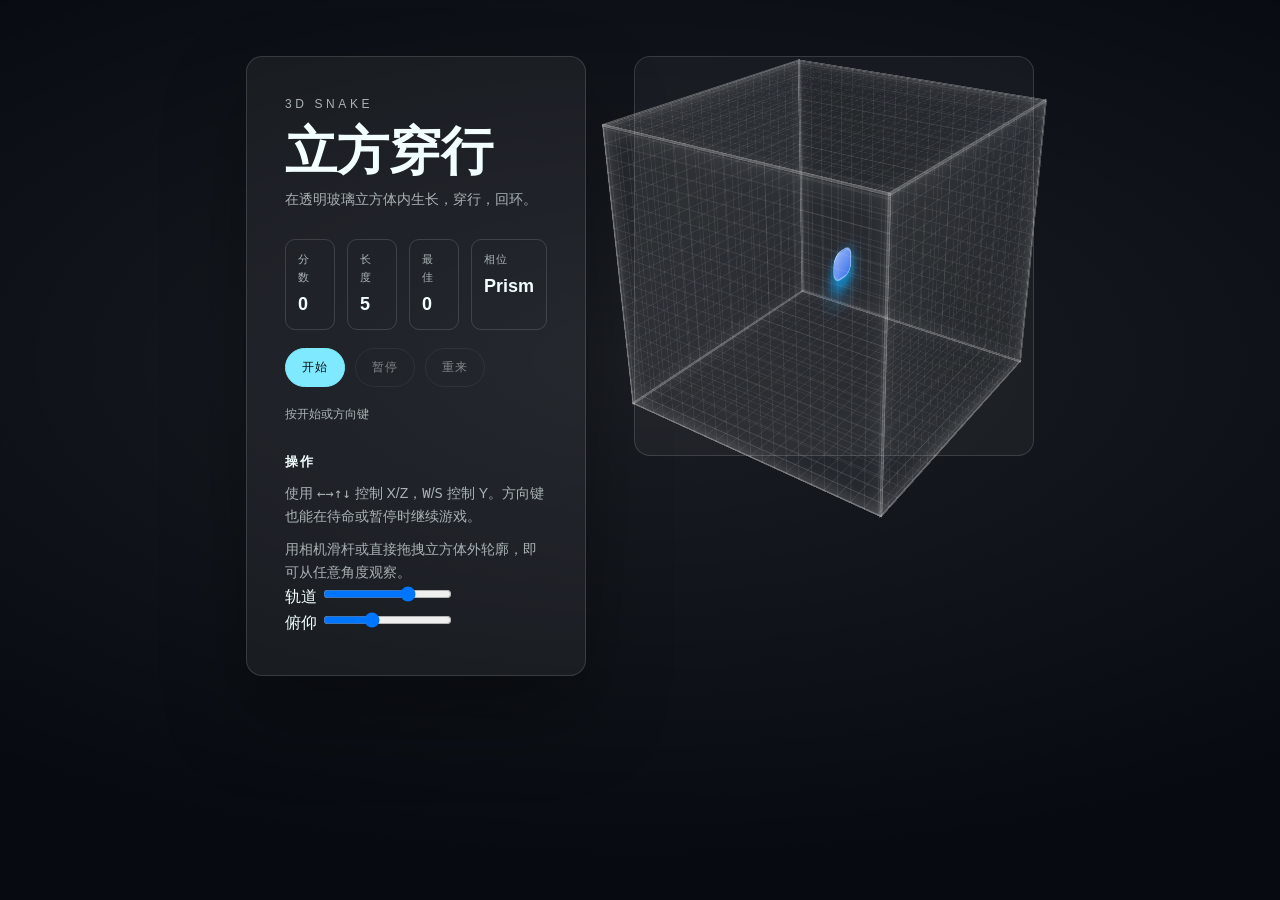
==== examples/cube-snake/index.html @ 35c749cf "feat: add translucent cube 3D snake example" ====
<!doctype html>
<html lang="zh-CN">
  <head>
    <meta charset="utf-8">
    <meta name="viewport" content="width=device-width, initial-scale=1">
    <meta name="description" content="Cube Snake — a lightweight creative 3D snake game in a translucent cube.">
    <title>Cube Snake</title>
    <link rel="stylesheet" href="./styles.css">
  </head>
  <body>
    <main class="site">
      <section class="panel">
        <header class="intro">
          <p class="eyebrow">3D Snake</p>
          <h1>立方穿行</h1>
          <p class="lede">在透明玻璃立方体内生长，穿行，回环。</p>
        </header>

        <div class="score">
          <div><span>分数</span><strong data-role="score">0</strong></div>
          <div><span>长度</span><strong data-role="length">5</strong></div>
          <div><span>最佳</span><strong data-role="best">0</strong></div>
          <div><span>相位</span><strong data-role="phase">Prism</strong></div>
        </div>

        <div class="actions">
          <button class="button primary" data-role="start">开始</button>
          <button class="button" data-role="pause">暂停</button>
          <button class="button" data-role="restart">重来</button>
        </div>

        <p class="status" data-role="status" aria-live="polite">待命</p>

        <section class="help">
          <h2>操作</h2>
          <p>使用 <kbd>←</kbd><kbd>→</kbd><kbd>↑</kbd><kbd>↓</kbd> 控制 X/Z，<kbd>W</kbd>/<kbd>S</kbd> 控制 Y。方向键也能在待命或暂停时继续游戏。</p>
          <p>用相机滑杆或直接拖拽立方体外轮廓，即可从任意角度观察。</p>
          <div class="camera">
            <label for="orbit">轨道</label>
            <input id="orbit" type="range" min="-160" max="160" step="1" value="56">
          </div>
          <div class="camera">
            <label for="pitch">俯仰</label>
            <input id="pitch" type="range" min="-80" max="80" step="1" value="-22">
          </div>
        </section>
      </section>

      <section class="stage-wrap">
        <div class="stage">
          <div class="cube">
            <div class="face front" aria-hidden="true"></div>
            <div class="face back" aria-hidden="true"></div>
            <div class="face left" aria-hidden="true"></div>
            <div class="face right" aria-hidden="true"></div>
            <div class="face top" aria-hidden="true"></div>
            <div class="face bottom" aria-hidden="true"></div>
            <div class="board" data-role="board">
              <div class="orb" data-role="orb" aria-hidden="true"></div>
            </div>
          </div>
        </div>
      </section>
    </main>
    <script type="module" src="./app.js"></script>
  </body>
</html>
---- examples/cube-snake/styles.css ----
:root {
  --cube-size: min(300px, 74vw);
  --half-size: calc(var(--cube-size) / 2);
  --cell-size: calc(var(--cube-size) / 9);
  --grid-size: 9;
  --body-size: calc(var(--cell-size) * 0.92);
  --paper: #070b11;
  --ink: #f2feff;
  --muted: rgba(242, 254, 255, 0.66);
  --line: rgba(242, 254, 255, 0.14);
  --accent: #7ee9ff;
  --head: #7ee9ff;
  --body: #0ea5e9;
  --orb: #5eead4;
}

* { box-sizing: border-box; }

body {
  margin: 0;
  background:
    radial-gradient(120% 80% at 50% 40%, rgba(255, 255, 255, 0.08), transparent 70%),
    var(--paper);
  color: var(--ink);
  font-family: "Noto Sans", "Helvetica Neue", Arial, sans-serif;
  line-height: 1.64;
}

.site {
  min-height: 100vh;
  padding: clamp(24px, 5vw, 56px);
  display: grid;
  grid-template-columns: minmax(0, 340px) minmax(0, 400px);
  align-items: start;
  gap: clamp(24px, 5vw, 48px);
  justify-content: center;
}

.panel {
  padding: clamp(22px, 3vw, 38px);
  border: 1px solid var(--line);
  border-radius: 16px;
  background: rgba(255, 255, 255, 0.05);
  box-shadow: 0 40px 80px rgba(0, 0, 0, 0.35);
}

.eyebrow {
  margin: 0 0 10px;
  color: var(--muted);
  font-size: 12px;
  letter-spacing: 0.3em;
  text-transform: uppercase;
}

h1 {
  margin: 0;
  color: var(--ink);
  font-family: "Songti SC", "Noto Serif", Georgia, serif;
  font-size: clamp(40px, 6vw, 52px);
  line-height: 1.02;
}

.lede,
.help p {
  margin: 10px 0 0;
  color: var(--muted);
  font-size: 14px;
}

.score {
  margin-top: 28px;
  display: grid;
  grid-template-columns: repeat(4, 1fr);
  gap: 12px;
}

.score > div {
  padding: 10px 12px;
  border: 1px solid var(--line);
  border-radius: 10px;
}

.score span {
  display: block;
  color: var(--muted);
  font-size: 11px;
  margin-bottom: 4px;
  letter-spacing: 0.12em;
  text-transform: uppercase;
}

.score strong {
  color: var(--ink);
  font-size: 18px;
}

.actions {
  margin-top: 18px;
  display: flex;
  gap: 10px;
  flex-wrap: wrap;
}

.button {
  padding: 10px 16px;
  border: 1px solid var(--line);
  border-radius: 999px;
  background: transparent;
  color: var(--ink);
  font-size: 12px;
  letter-spacing: 0.08em;
  cursor: pointer;
  transition: background-color 180ms ease, color 180ms ease, border-color 180ms ease;
}

.button:hover,
.button:focus-visible {
  background: var(--accent);
  border-color: var(--accent);
  color: #071017;
}

.button.primary {
  background: var(--accent);
  border-color: var(--accent);
  color: #071017;
}

.button.primary:hover,
.button.primary:focus-visible {
  background: transparent;
  border-color: var(--accent);
  color: var(--accent);
}

.button:disabled {
  opacity: 0.45;
  cursor: not-allowed;
}

.status {
  margin: 18px 0 0;
  color: var(--muted);
  font-size: 12px;
}

.help { margin-top: 26px; }

.help h2 {
  margin: 0 0 6px;
  font-size: 13px;
  letter-spacing: 0.14em;
  text-transform: uppercase;
}

.stage-wrap {
  border: 1px solid var(--line);
  border-radius: 16px;
  background: rgba(255, 255, 255, 0.04);
  padding: clamp(20px, 4vw, 32px);
  display: grid;
  justify-items: center;
}

.stage {
  inline-size: 100%;
  aspect-ratio: 1;
  perspective: 900px;
  perspective-origin: 50% 42%;
  display: grid;
  place-items: center;
}

.cube {
  position: relative;
  inline-size: var(--cube-size);
  aspect-ratio: 1;
  transform-style: preserve-3d;
  transform: rotateX(var(--pitch, -24deg)) rotateY(var(--orbit, 56deg));
}

.face {
  position: absolute;
  inset: 0;
  border: 1px solid rgba(255, 255, 255, 0.22);
  background:
    linear-gradient(135deg, rgba(255, 255, 255, 0.06), rgba(255, 255, 255, 0.02) 58%),
    repeating-linear-gradient(0deg, rgba(255, 255, 255, 0.08) 0 1px, transparent 1px 14px),
    repeating-linear-gradient(90deg, rgba(255, 255, 255, 0.08) 0 1px, transparent 1px 14px);
  box-shadow: inset 0 0 0 1px rgba(255, 255, 255, 0.08), inset 0 0 26px rgba(255, 255, 255, 0.12);
}

.front { transform: translateZ(calc(var(--half-size) - 2px)); }
.back { transform: rotateY(180deg) translateZ(calc(var(--half-size) - 2px)); }
.left { transform: rotateY(-90deg) translateZ(calc(var(--half-size) - 2px)); }
.right { transform: rotateY(90deg) translateZ(calc(var(--half-size) - 2px)); }
.top { transform: rotateX(90deg) translateZ(calc(var(--half-size) - 2px)); }
.bottom { transform: rotateX(-90deg) translateZ(calc(var(--half-size) - 2px)); }

.board {
  position: absolute;
  inset: 0;
  transform-style: preserve-3d;
}

.cell {
  position: absolute;
  left: 50%;
  top: 50%;
  width: var(--body-size);
  height: var(--body-size);
  border-radius: 12px;
  background:
    linear-gradient(145deg, rgba(255, 255, 255, 0.5), rgba(255, 255, 255, 0.1)),
    var(--body);
  border: 1px solid rgba(255, 255, 255, 0.18);
  box-shadow:
    0 0 0 1px rgba(255, 255, 255, 0.16),
    0 8px 18px rgba(0, 170, 255, 0.24),
    0 16px 34px rgba(0, 170, 255, 0.16);
  transform: translate(-50%, -50%) translate3d(
    calc((var(--x) - 4) * var(--cell-size)),
    calc((var(--y) - 4) * var(--cell-size)),
    calc((var(--z) - 4) * var(--cell-size)),
  );
  transition: transform 110ms ease;
}

.cell.head {
  background:
    linear-gradient(145deg, rgba(255, 255, 255, 0.58), rgba(255, 255, 255, 0.22)),
    var(--head);
  border-color: rgba(255, 255, 255, 0.28);
}

.orb {
  position: absolute;
  left: 50%;
  top: 50%;
  width: calc(var(--cell-size) * 0.6);
  height: calc(var(--cell-size) * 0.6);
  border-radius: 50%;
  background:
    radial-gradient(circle at 32% 34%, rgba(255, 255, 255, 0.72), transparent 68%),
    var(--orb);
  box-shadow: 0 5px 14px rgba(0, 0, 0, 0.42);
  transform: translate(-50%, -50%) translate3d(
    calc((var(--x) - 4) * var(--cell-size)),
    calc((var(--y) - 4) * var(--cell-size)),
    calc((var(--z) - 4) * var(--cell-size)),
  );
}

@media (max-width: 880px) {
  .site { grid-template-columns: minmax(0, 1fr); padding: 18px 16px 28px; }
  .panel { border-radius: 14px; }
  .stage-wrap { padding: 14px; }
}
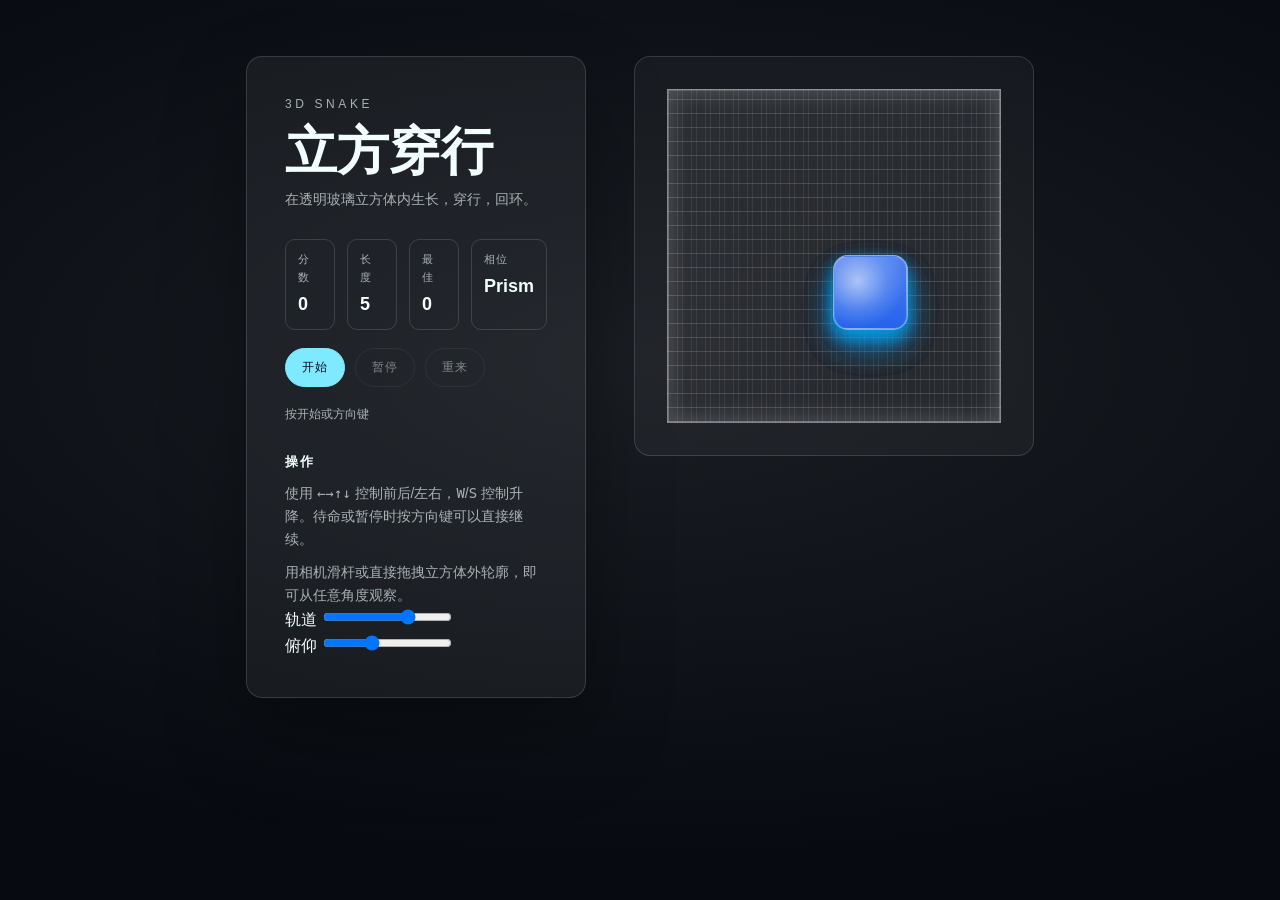
==== commit 69ddd929: "polish: make cube snake playable and snake-like" ====
--- a/examples/cube-snake/index.html
+++ b/examples/cube-snake/index.html
@@ -33,7 +33,7 @@
 
         <section class="help">
           <h2>操作</h2>
-          <p>使用 <kbd>←</kbd><kbd>→</kbd><kbd>↑</kbd><kbd>↓</kbd> 控制 X/Z，<kbd>W</kbd>/<kbd>S</kbd> 控制 Y。方向键也能在待命或暂停时继续游戏。</p>
+          <p>使用 <kbd>←</kbd><kbd>→</kbd><kbd>↑</kbd><kbd>↓</kbd> 控制前后/左右，<kbd>W</kbd>/<kbd>S</kbd> 控制升降。待命或暂停时按方向键可以直接继续。</p>
           <p>用相机滑杆或直接拖拽立方体外轮廓，即可从任意角度观察。</p>
           <div class="camera">
             <label for="orbit">轨道</label>
--- a/examples/cube-snake/styles.css
+++ b/examples/cube-snake/styles.css
@@ -1,9 +1,9 @@
 :root {
-  --cube-size: min(300px, 74vw);
+  --cube-size: min(340px, 76vw);
   --half-size: calc(var(--cube-size) / 2);
-  --cell-size: calc(var(--cube-size) / 9);
-  --grid-size: 9;
-  --body-size: calc(var(--cell-size) * 0.92);
+  --cell-size: calc(var(--cube-size) / 5);
+  --grid-size: 5;
+  --body-size: calc(var(--cell-size) * 1.08);
   --paper: #070b11;
   --ink: #f2feff;
   --muted: rgba(242, 254, 255, 0.66);
@@ -169,6 +169,10 @@
   perspective-origin: 50% 42%;
   display: grid;
   place-items: center;
+  cursor: grab;
+}
+
+.stage[data-dragging="true"] { cursor: grabbing; }
 }
 
 .cube {
@@ -209,9 +213,10 @@
   top: 50%;
   width: var(--body-size);
   height: var(--body-size);
-  border-radius: 12px;
-  background:
-    linear-gradient(145deg, rgba(255, 255, 255, 0.5), rgba(255, 255, 255, 0.1)),
+  border-radius: 14px;
+  background:
+    radial-gradient(circle at 32% 34%, rgba(255, 255, 255, 0.56) 0%, rgba(255, 255, 255, 0.14) 44%, transparent 70%),
+    linear-gradient(180deg, rgba(255, 255, 255, 0.2), transparent),
     var(--body);
   border: 1px solid rgba(255, 255, 255, 0.18);
   box-shadow:
@@ -228,10 +233,28 @@
 
 .cell.head {
   background:
-    linear-gradient(145deg, rgba(255, 255, 255, 0.58), rgba(255, 255, 255, 0.22)),
+    radial-gradient(circle at 34% 36%, rgba(255, 255, 255, 0.64), rgba(255, 255, 255, 0.16) 46%, transparent 68%),
+    linear-gradient(180deg, rgba(255, 255, 255, 0.24), transparent),
     var(--head);
   border-color: rgba(255, 255, 255, 0.28);
 }
+
+.cell.head::before,
+.cell.head::after {
+  content: "";
+  position: absolute;
+  inline-size: calc(var(--cell-size) * 0.18);
+  aspect-ratio: 1;
+  border-radius: 50%;
+  background:
+    radial-gradient(circle at 36% 34%, #fffdf8 12%, rgba(255, 253, 248, 0.6) 38%, transparent 72%);
+  box-shadow: 0 0 10px rgba(255, 253, 248, 0.36);
+  transform: translateZ(calc(var(--cell-size) * 0.31));
+  pointer-events: none;
+}
+
+.cell.head::before { inset-block-start: 24%; inset-inline-start: 18%; }
+.cell.head::after { inset-block-start: 24%; inset-inline-end: 18%; }
 
 .orb {
   position: absolute;
